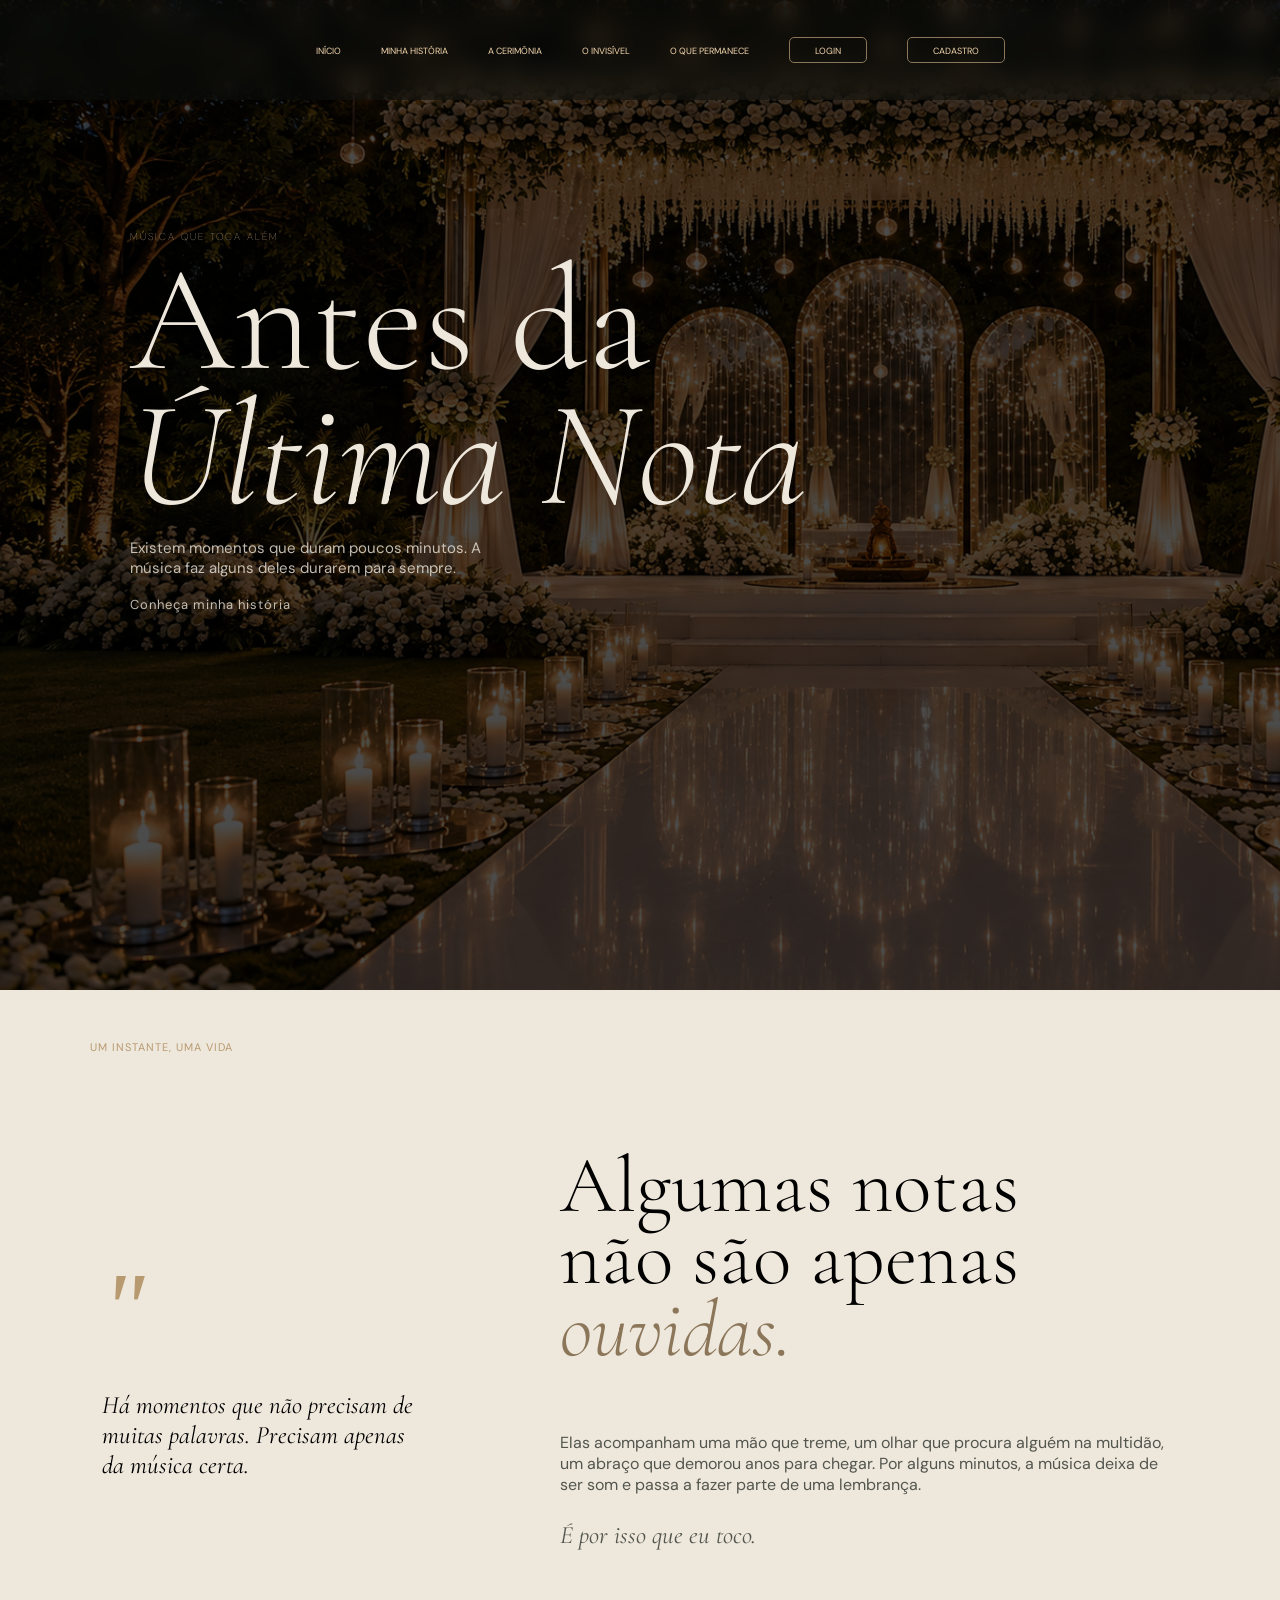
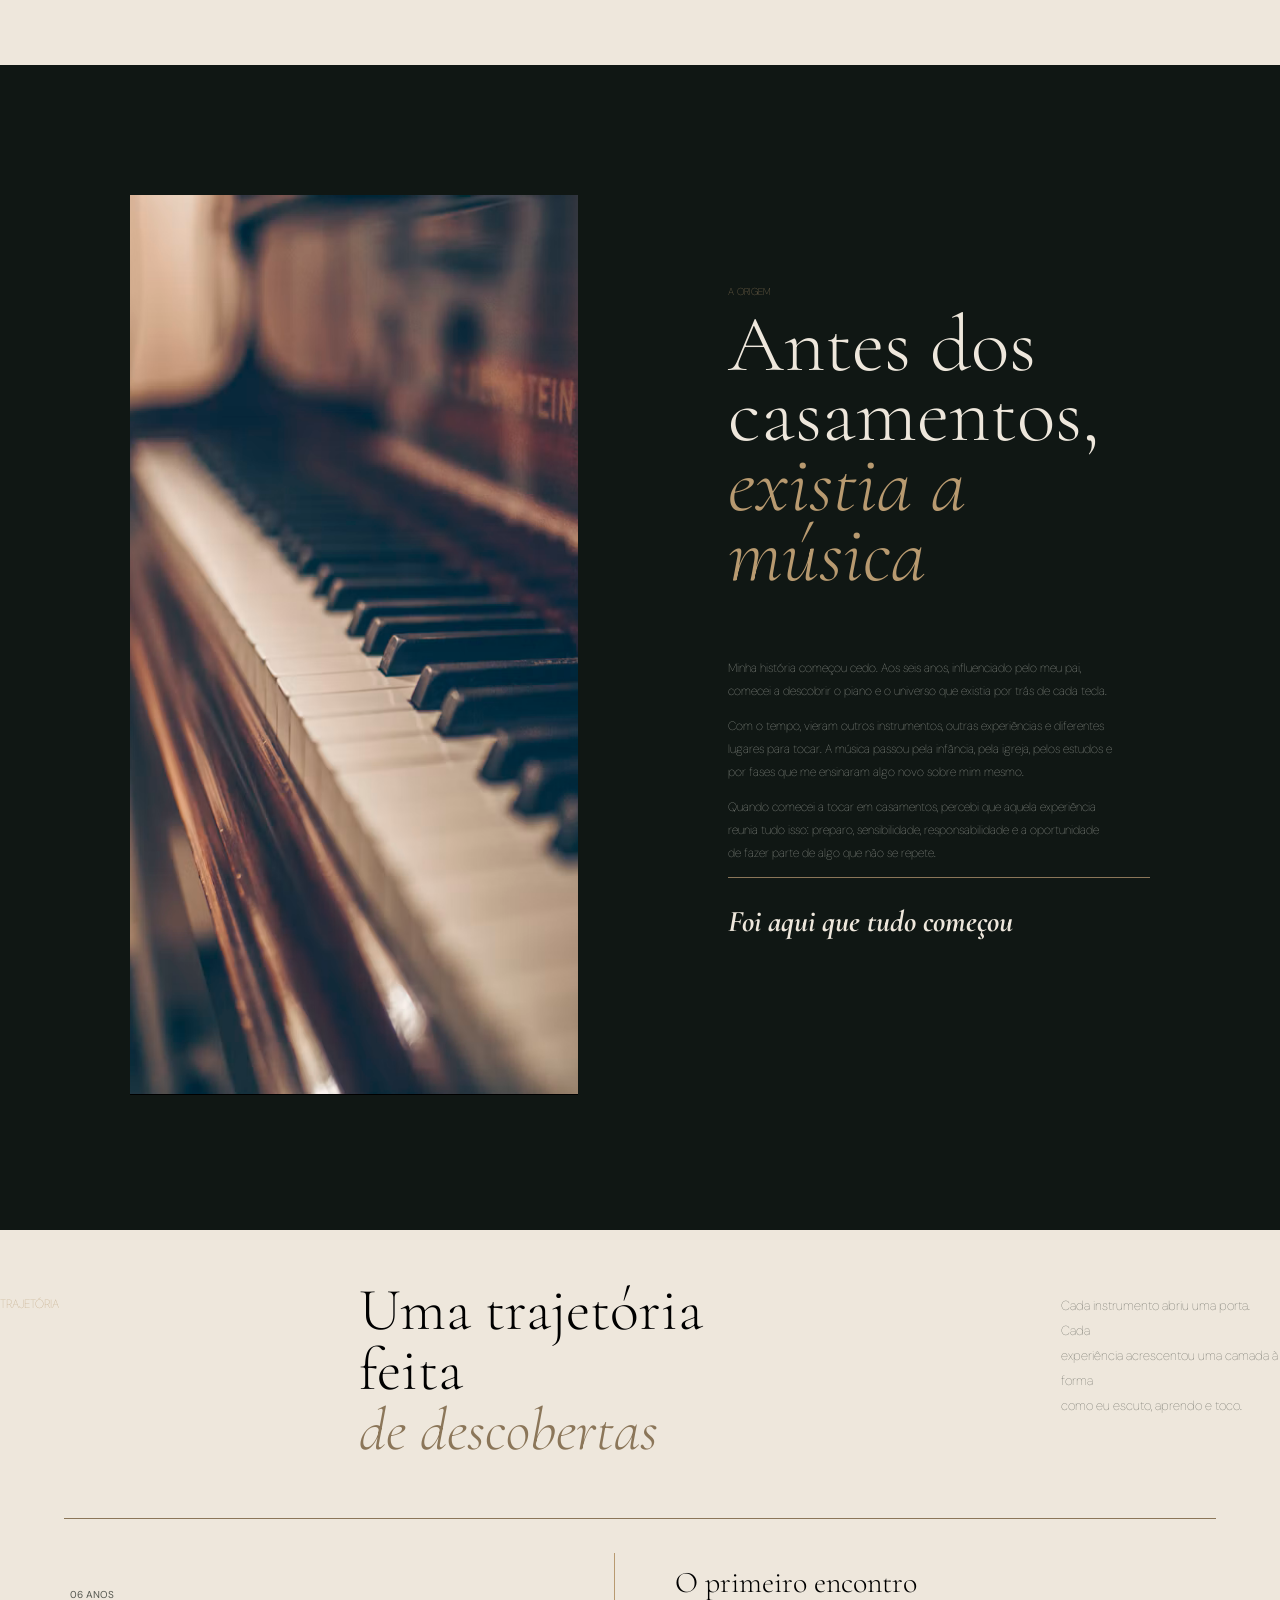
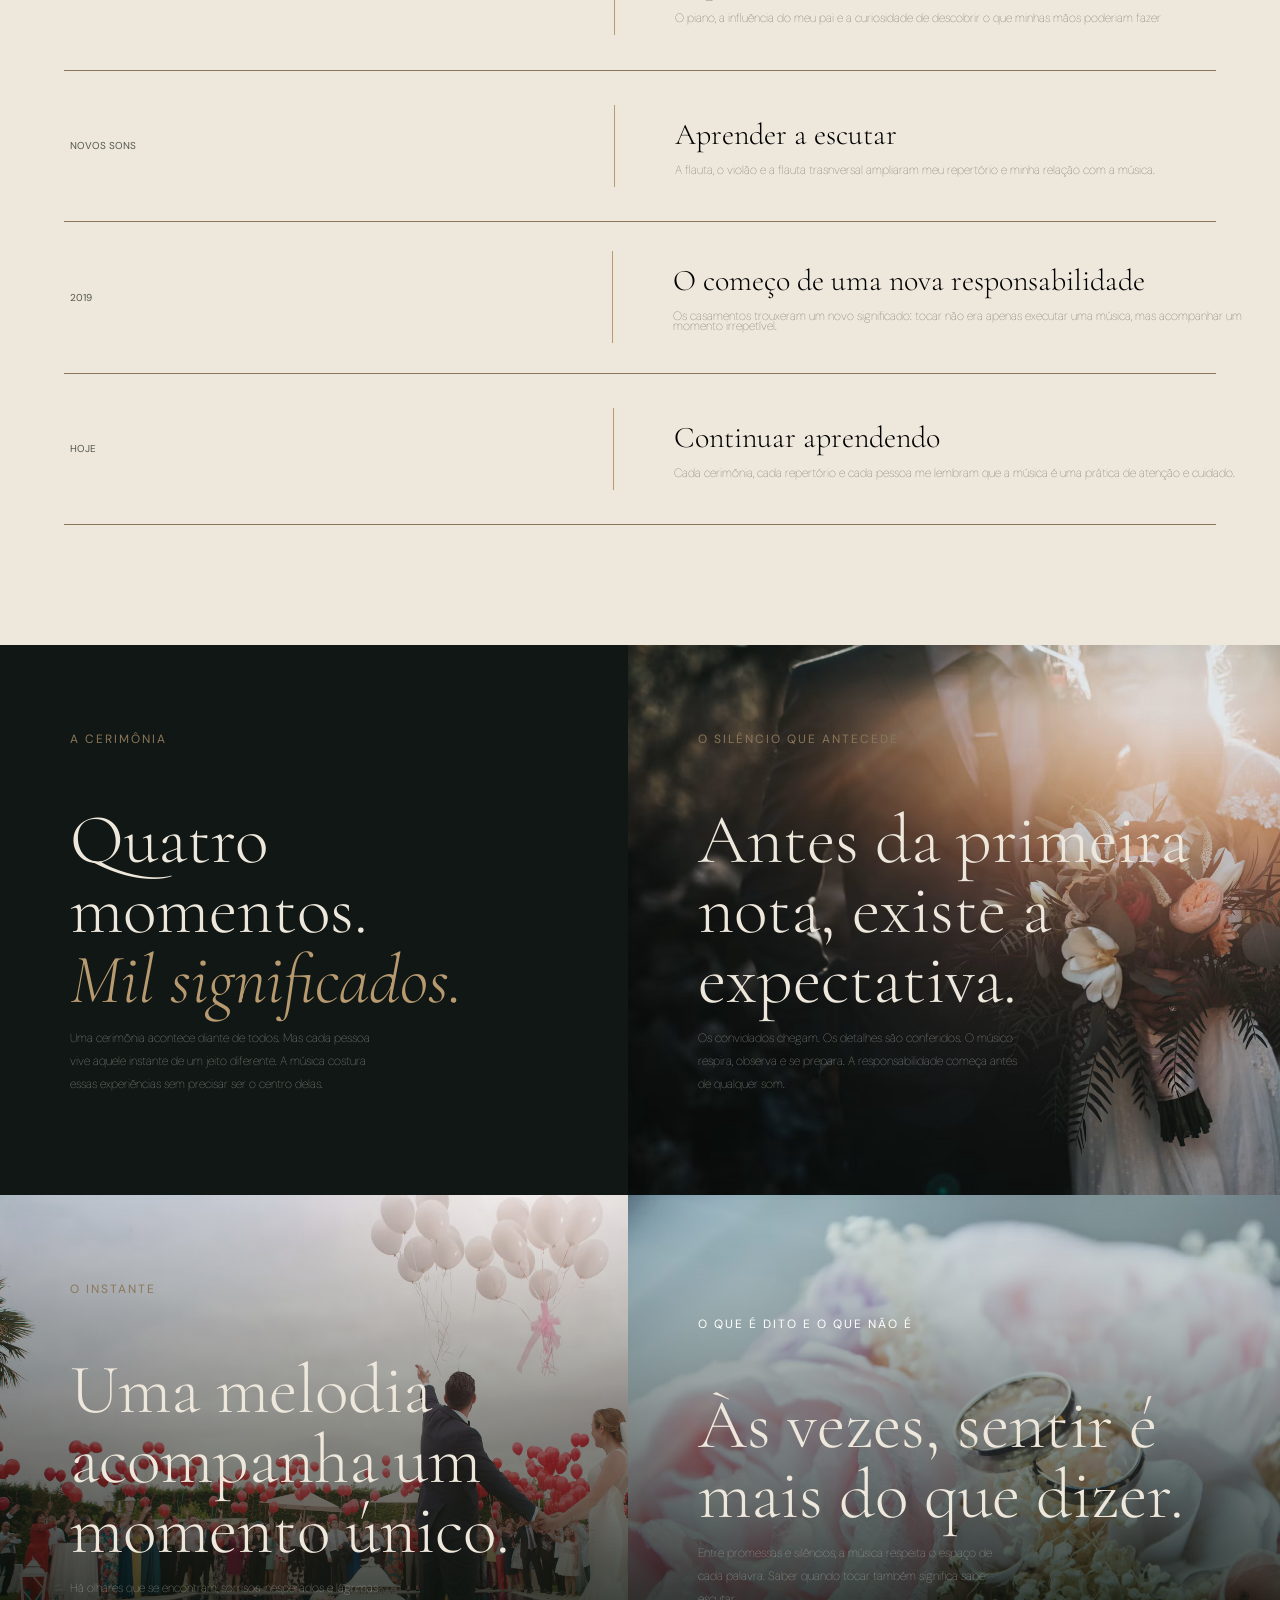
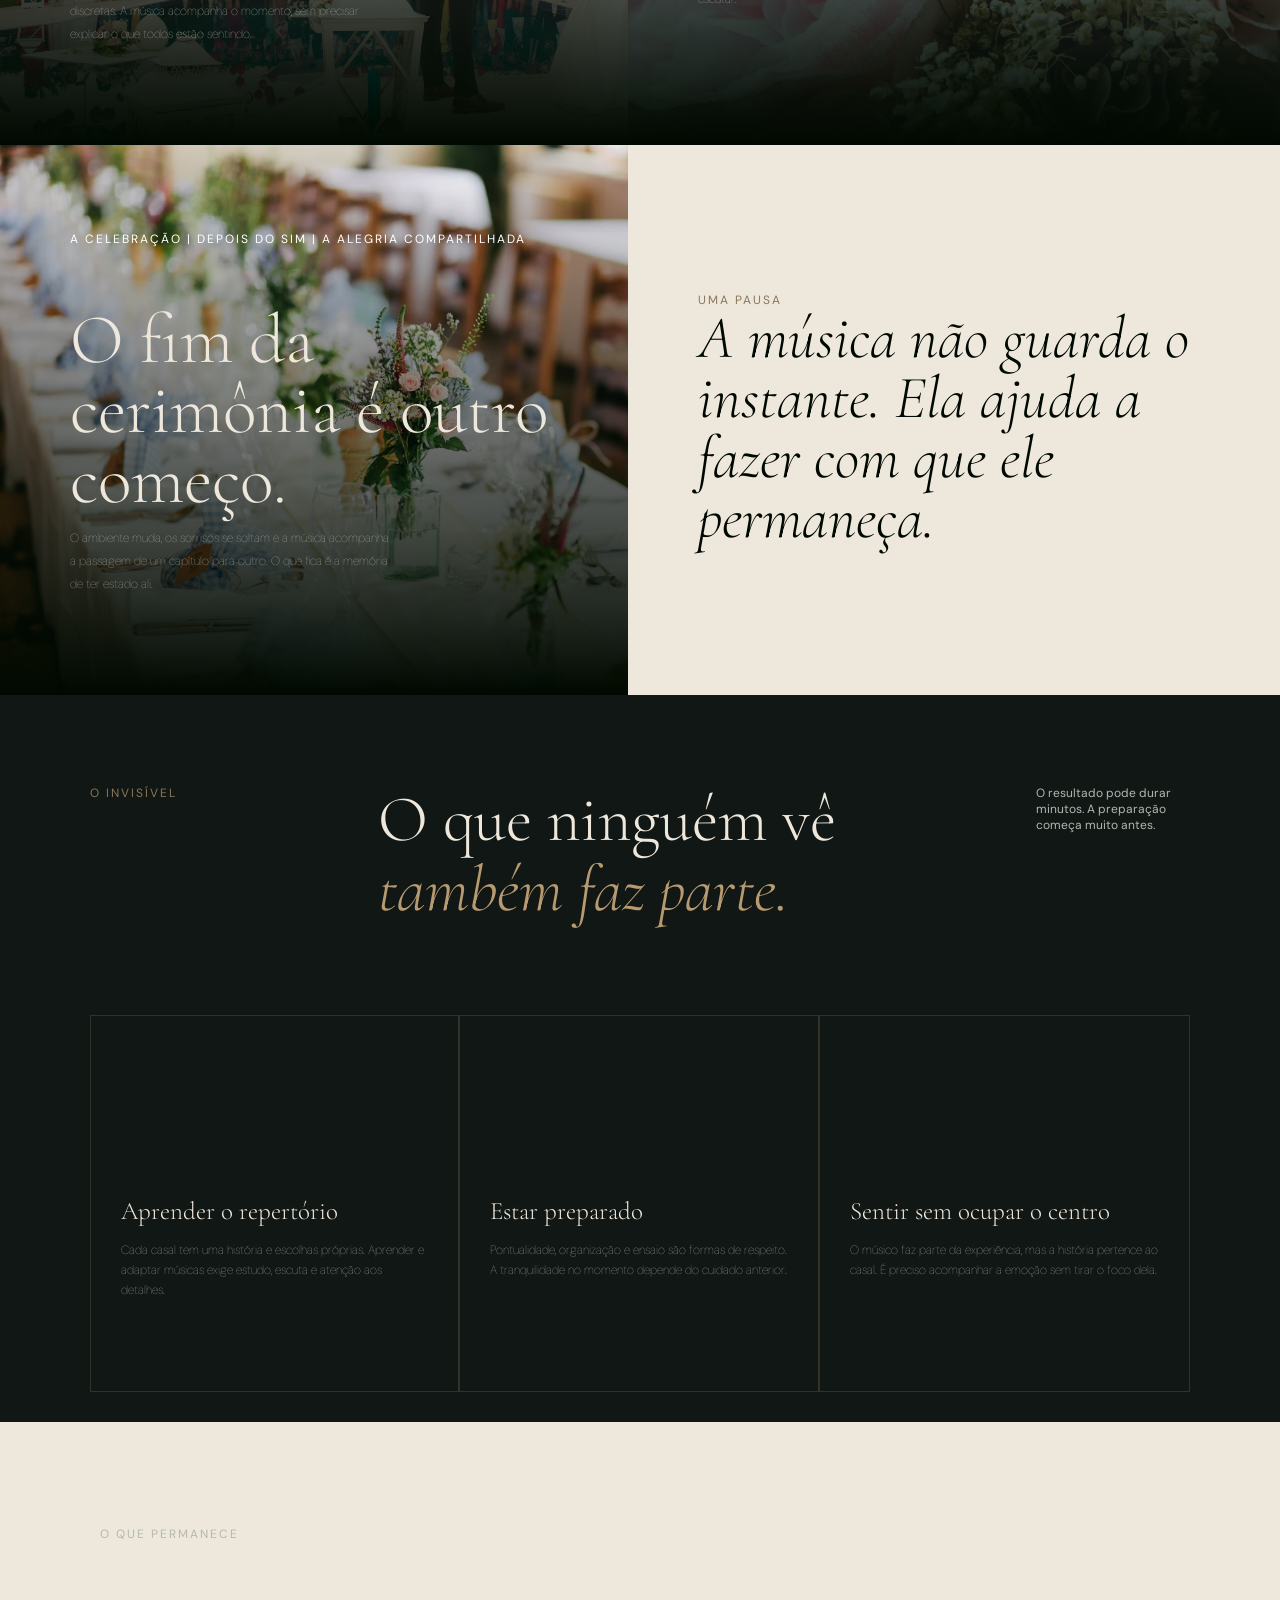
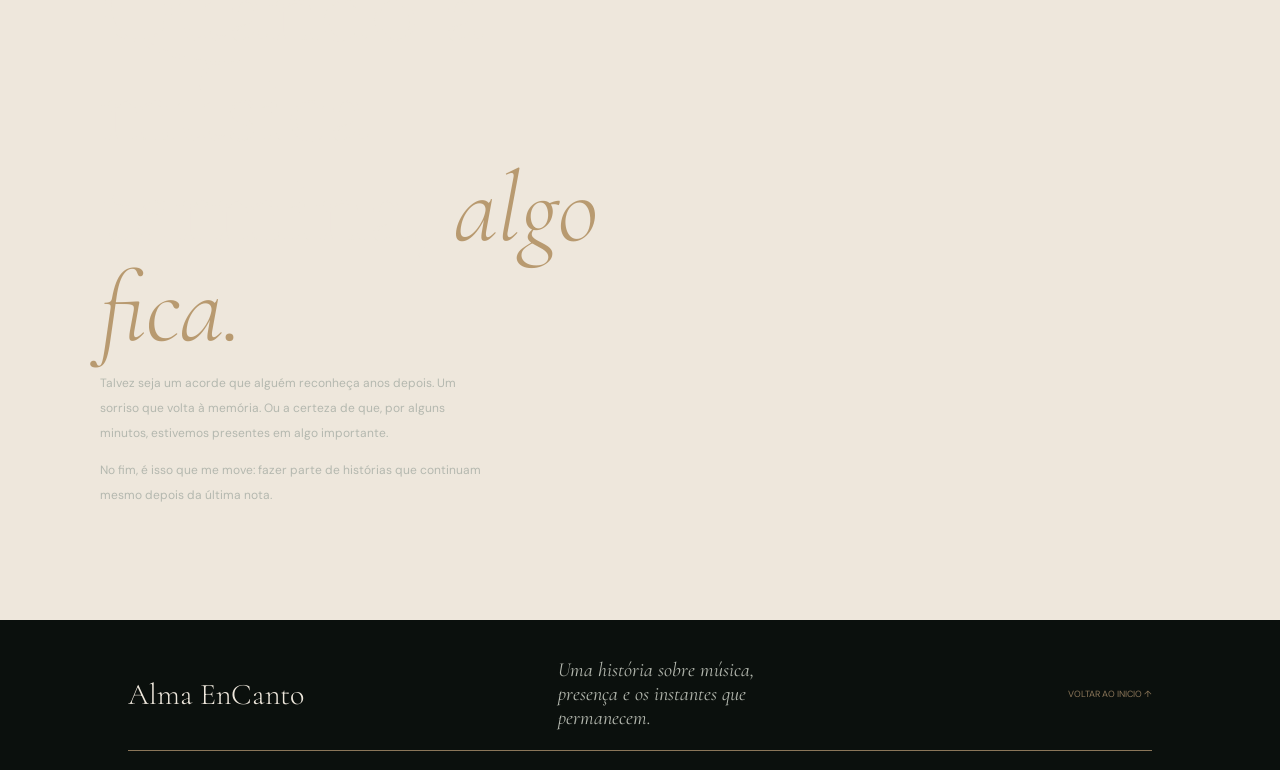
==== API/public/index.html @ 77365c77 "Integração web-data-viz com site institucional" ====
<!DOCTYPE html>
<html lang="en">

<head>
    <meta charset="UTF-8">
    <meta http-equiv="X-UA-Compatible" content="IE=edge">
    <meta name="viewport" content="width=device-width, initial-scale=1.0">

    <title>Alma EnCanto</title>

    <script src="./js/sessao.js"></script>

    <link rel="stylesheet" href="./css/estilo.css">
    <link rel="icon" href="./assets/icon/favicon2.ico">
    <link rel="preconnect" href="https://fonts.gstatic.com">
</head>

<body>
    <div class="banner">
        <div class="header">
            <div class="container">
                <ul class="navbar">
                    <li class="agora">
                        <a href="#">Início</a>
                    </li>
                    <li>
                        <a href="#historia">Minha história</a>
                    </li>
                    <li>
                        <a href="#cerimonia">A cerimônia</a>
                    </li>
                    <li>
                        <a href="#invisivel">O invisível</a>
                    </li>
                    <li>
                        <a href="#final">O que permanece</a>
                    </li>
                    <li class="botoes-acao">
                        <a href="login.html">Login</a>
                    </li>
                    <li class="botoes-acao">
                        <a href="cadastro.html">Cadastro</a>
                    </li>
                </ul>
            </div>
        </div>

        <div class="container-hero" id="inicio">
            <p class="texto-superior">Música que toca além</p>
            <h1>Antes da <br>
                <i>Última Nota</i>
            </h1>
            <p class="descricao">Existem momentos que duram poucos minutos. A música faz alguns deles durarem para
                sempre.</p>
            <a class="historia-link" href="#historia">Conheça minha história</a>
        </div>
    </div>

    <div class="capitulo-1">
        <div class="top">
            <p>Um instante, uma vida</p>
        </div>
        <div class="capitulo1-grid">
            <div class="grid-esquerdo">
                <p class="aspas">"</p>
                <p class="texto-esquerda">Há momentos que não precisam de muitas palavras. Precisam apenas da música
                    certa.
                </p>
            </div>
            <div class="grid-direita">
                <h2>Algumas notas
                    <br>
                    não são apenas
                    <br>
                    <span class="destaque">ouvidas.</span>
                </h2>
                <p texto-direita>Elas acompanham uma mão que treme, um olhar que procura alguém na multidão, um abraço
                    que
                    demorou anos para chegar. Por alguns minutos, a música deixa de ser som e passa a fazer parte de uma
                    lembrança.</p>
                <p class="frase-final">É por isso que eu toco.</p>
            </div>
        </div>
    </div>

    <div class="capitulo-2" id="historia">
        <div class="capitulo2-grid">
            <div class="img-direita">
                <img src="assets/imgs/piano.png" alt="piano">
            </div>
            <div class="texto-historia">
                <div class="historia-topo">
                    <p>A origem</p>
                    <h2>
                        Antes dos casamentos,
                        <br>
                        <i>existia a música</i>
                    </h2>
                </div>
                <div class="corpo-historia">
                    <p>Minha história começou cedo. Aos seis anos, influenciado pelo meu pai, comecei a descobrir o
                        piano e o universo que existia por trás de cada tecla.</p>
                    <p>Com o tempo, vieram outros instrumentos, outras experiências e diferentes lugares para tocar. A
                        música passou pela infância, pela igreja, pelos estudos e por fases que me ensinaram algo novo
                        sobre mim mesmo.</p>
                    <p>Quando comecei a tocar em casamentos, percebi que aquela experiência reunia tudo isso: preparo,
                        sensibilidade, responsabilidade e a oportunidade de fazer parte de algo que não se repete.</p>
                </div>
                <hr>
                <div class="assinatura">
                    <h2>Foi aqui que tudo começou</h2>
                </div>
            </div>
        </div>
    </div>

    <div class="capitulo-3">
        <div class="trajetoria-topo">
            <p class="trajetoria-titulo">Trajetória</p>
            <h2>Uma trajetória feita
                <br>
                <span>de descobertas</span>
            </h2>
            <p>Cada instrumento abriu uma porta. Cada<br>
                experiência acrescentou uma camada à forma<br>
                como eu escuto, aprendo e toco.</p>
        </div>
        <hr class="trajetoria-divisao">
        <div class="trajetoria-corpo">
            <div class="trajetoria-inicio">
                <p class="texto-idade">06 anos</p>
                <div class="trajetoria-bloco-central">
                    <h2>O primeiro encontro</h2>
                    <p>O piano, a influência do meu pai e a curiosidade de descobrir o que minhas mãos poderiam fazer
                    </p>
                </div>
            </div>
            <hr class="trajetoria-divisao">
            <div class="trajetoria-inicio">
                <p class="texto-idade" id="novos_sons">Novos sons</p>
                <div class="trajetoria-bloco-central">
                    <h2>Aprender a escutar</h2>
                    <p>A flauta, o violão e a flauta trasnversal ampliaram meu repertório e minha relação com a música.
                    </p>
                </div>
            </div>
            <hr class="trajetoria-divisao">
            <div class="trajetoria-inicio">
                <p class="texto-idade" id="traj_2019">2019</p>
                <div class="trajetoria-bloco-central">
                    <h2>O começo de uma nova responsabilidade</h2>
                    <p>Os casamentos trouxeram um novo significado: tocar não era apenas executar uma música, mas
                        acompanhar um momento irrepetível.
                    </p>
                </div>
            </div>
            <hr class="trajetoria-divisao">
            <div class="trajetoria-inicio">
                <p class="texto-idade" id="hoje">Hoje</p>
                <div class="trajetoria-bloco-central">
                    <h2>Continuar aprendendo</h2>
                    <p>Cada cerimônia, cada repertório e cada pessoa me lembram que a música é uma prática de atenção e
                        cuidado.
                    </p>
                </div>
            </div>
            <hr class="trajetoria-divisao" id="div_final">
        </div>
    </div>

    <div class="cerimonia" id="cerimonia">

        <div class="cerimonia-intro">
            <span class="titulo-1">A CERIMÔNIA</span>
            <h2 class="titulo-principal">Quatro momentos.<br><em class="destaque-cerimonia">Mil significados.</em></h2>
            <p class="cerimonia-descicao">Uma cerimônia acontece diante de todos. Mas cada pessoa vive aquele instante
                de um jeito diferente. A
                música costura essas experiências sem precisar ser o centro delas.</p>
        </div>

        <div class="cerimonia-1">
            <span class="titulo-1">O SILÊNCIO QUE ANTECEDE</span>
            <h2 class="titulo-principal">Antes da primeira nota, existe a expectativa.</h2>
            <p class="cerimonia-descicao">Os convidados chegam. Os detalhes são conferidos. O músico respira, observa e
                se prepara. A responsabilidade começa antes de qualquer som.</p>
        </div>

        <div class="cerimonia-2">
            <span class="titulo-1">O INSTANTE</span>
            <h2 class="titulo-principal">Uma melodia acompanha um momento único.</h2>
            <p class="cerimonia-descicao">Há olhares que se encontram, sorrisos inesperados e lágrimas discretas. A
                música acompanha o momento, sem precisar explicar o que todos estão sentindo.</p>
        </div>

        <div class="cerimonia-3">
            <span class="titulo-1">O QUE É DITO E O QUE NÃO É</span>
            <h2 class="titulo-principal">Às vezes, sentir é mais do que dizer.</h2>
            <p class="cerimonia-descicao">Entre promessas e silêncios, a música respeita o espaço de cada palavra. Saber
                quando tocar também significa saber escutar.</p>
        </div>

        <div class="cerimonia-4">
            <span class="titulo-1">A CELEBRAÇÃO | DEPOIS DO SIM | A ALEGRIA COMPARTILHADA</span>
            <h2 class="titulo-principal">O fim da cerimônia é outro começo.</h2>
            <p class="cerimonia-descicao">O ambiente muda, os sorrisos se soltam e a música acompanha a passagem de um
                capítulo para outro. O que fica é a memória de ter estado ali.</p>
        </div>

        <div class="cerimonia-5">
            <span class="titulo-1">Uma pausa</span>
            <h2 class="titulo-principal">A música não guarda o instante. Ela ajuda a <br> fazer com que ele permaneça.
            </h2>
        </div>

    </div>

    <div class="capitulo-4" id="invisivel">
        <div class="topo-cap4">
            <p class="titulo-1" id="titulo-cap4">O invisível</p>
            <h1>O que ninguém vê <br><span>também faz parte.</span></h1>
            <p class="cap4-desc">O resultado pode durar minutos. A preparação começa muito antes.</p>
        </div>
        <div class="cards">
            <div class="card-1">
                <h3 class="titulo-card">Aprender o repertório</h3>
                <p>Cada casal tem uma história e escolhas próprias. Aprender e adaptar músicas exige estudo, escuta e
                    atenção aos detalhes.</p>
            </div>

            <div class="card-2">
                <h3 class="titulo-card">Estar preparado</h3>
                <p>Pontualidade, organização e ensaio são formas de respeito. A tranquilidade no momento depende do
                    cuidado anterior.</p>
            </div>
            <div class="card-3">
                <h3 class="titulo-card">Sentir sem ocupar o centro</h3>
                <p>O músico faz parte da experiência, mas a história pertence ao casal. É preciso acompanhar a emoção
                    sem tirar o foco dela.</p>
            </div>
        </div>
    </div>

    <div class="final" id="final">
        <p class="titulo-1">O que permanece</p>
        <h1>Quando a <br>música <br>termina,<span> algo<br> fica.</span></h1>
        <p>Talvez seja um acorde que alguém reconheça anos depois. Um sorriso que volta à memória. Ou a certeza de que,
            por alguns minutos, estivemos presentes em algo importante.</p>
        <p>No fim, é isso que me move: fazer parte de histórias que continuam mesmo depois da última nota.</p>
    </div>


    <div class="footer">
        <div class="container">
            <h1>Alma EnCanto</h1>
            <p>Uma história sobre música, presença e os instantes que permanecem.</p>
            <a href="#inicio">Voltar ao inicio ↑</a>
        </div>
    </div>
</body>

</html>
---- API/public/css/estilo.css ----
@import url('https://fonts.googleapis.com/css2?family=Cormorant+Garamond:wght@300;400;500;600&family=DM+Sans:wght@300;400;500;600&display=swap');
@import url('https://fonts.googleapis.com/css2?family=Montserrat:ital,wght@0,100..900;1,100..900&display=swap');

html {
    scroll-behavior: smooth;
}

body {
    margin: 0;
    padding: 0;
    font-family: "DM Sans", Arial, sans-serif;
    background-color: #EEE7DC;
}

h1 {
    font-family: "Cormorant Garamond", Georgia, serif;
    font-weight: lighter;
}

hr {
    border: none;
    height: 1px;
    background-color: #8b7659;
}

:root {
    --tamanho-header: 80px;
    --tamanho-simulador: calc(100vh - var(--tamanho-header) - var(--tamanho-footer) - 2px);
    --tamanho-login: calc(100vh - var(--tamanho-header) - var(--tamanho-footer) - 2px);
    --tamanho-footer: 65px;
}

.container {
    background-color: none;
    display: flex;
    width: 80%;
    margin: auto;
}

.botoes-acao {
    border: 1px solid #8b7659;
    padding: 5px 25px 5px 25px;
    border-radius: 5px;
}

.header {
    height: 100px;
    background-color: #0b100d7c;
    backdrop-filter: blur(12px);
}

.header .container {
    justify-content: space-between;
    align-items: center;
    height: 100%;
}

.header .container .navbar a {
    color: #f4d7ae;
}

.header a {
    text-decoration: none;
    color: #f4d7ae;
}

.navbar {
    gap: 40px;
    display: flex;
    align-items: center;
    justify-content: center;
    list-style: none;
    color: #f4d7ae;
    font-size: 11px;
}

.titulo {
    color: #f4d7ae;
    width: fit-content;
}

.header h1 {
    font-family: "Cormorant Garamond", Georgia, serif;
    margin: 0;

}

/* BANNER */

.banner {
    height: 110vh;
    color: white;
    background-image: linear-gradient(rgba(0, 0, 0, 0.7), rgba(0, 0, 0, 0.7)), url('../assets/imgs/bg-hero.png');
    background-size: cover;
    background-color: black;
}

.banner .container {
    justify-content: center;
    align-items: center;
    height: 100%;
}

.banner .container p {
    width: 50%;
    margin: 0;
    padding: 0;
    font-size: 36px;
}

.banner .container span {
    font-weight: 800;
}

.texto-superior {
    text-transform: uppercase;
    font-weight: lighter;
    font-size: 10px;
    letter-spacing: 2px;
    color: #f4d7ae;
    margin-top: 80px;
}

.container-hero {
    padding: 50px;
    padding-left: 130px;
}

.container-hero h1 {
    font-family: "Cormorant Garamond", Georgia, serif;
    font-weight: lighter;
    font-size: 150px;
    margin: 0px;
    line-height: 0.9;
    color: #EEE7DC;
}

.descricao {
    color: #EEE7DCCC;
    font-size: 15px;
    width: 400px;
}

.historia-link {
    text-decoration: none;
    font-size: 13px;
    color: #EEE7DCCC;
    letter-spacing: 1px;
}

.historia-link:hover {
    color: #f4d7ae;
    text-decoration: underline;
    text-underline-offset: 8px;
}

/*CAPITULO 1*/

.capitulo-1 {
    background-color: #EEE7DC;
    margin-top: 0px;
}

.capitulo-1 .top p {
    color: #B89A70;
    letter-spacing: 1px;
    font-size: 11px;
    text-transform: uppercase;
    margin-left: 90px;
    margin-top: 50px;
}

.aspas {
    font-family: Georgia, 'Times New Roman', Times, serif;
    font-size: 100px;
    margin-bottom: 0px;
    color: #B89A70;
    font-style: italic;
}

.texto-esquerda {
    font-family: "Cormorant Garamond", Georgia, serif;
    font-size: 25px;
    font-style: italic;
}

.capitulo1-grid {
    display: grid;
    grid-template-columns: .8fr 1.5fr;
    gap: 10vw;
    padding: 85px 8vw 90px;
}

.manifesto-aside {
    align-self: end;
    max-width: 260px;
    padding-bottom: 20px;
}

.grid-direita h2 {
    font-family: "Cormorant Garamond", Georgia, serif;
    line-height: 0.9;
    font-weight: lighter;
    font-size: 80px;
    margin-top: 0px;
}

.grid-direita p {
    color: #53564e;
}

.grid-direita .destaque {
    font-style: italic;
    color: #8b7659;
}

.frase-final {
    font-family: "Cormorant Garamond", Georgia, serif;
    font-size: 25px;
    color: #6c755f;
    font-style: italic;
}

/*CAPÍTULO 2*/
.capitulo-2 {
    background-color: #101714;
    padding: 130px;
}

.capitulo2-grid {
    display: grid;
    grid-template-columns: .92fr 1.08fr;
    gap: 150px;
}

.img-direita img {
    height: 100vh;
    width: 35vw;
    margin-top: 0px;
}

.historia-topo p {
    color: #B89A70;
    text-transform: uppercase;
    margin-top: 90px;
    font-weight: lighter;
    font-size: 10px;
}

.historia-topo h2 {
    color: #EEE7DC;
    font-family: "Cormorant Garamond", Georgia, serif;
    font-weight: lighter;
    font-size: 80px;
    line-height: 70px;
    margin-top: 12px;
}

.historia-topo i {
    color: #B89A70;
}

.corpo-historia p {
    color: #b9bcb4;
    font-weight: lighter;
    font-size: 12px;
    width: 30vw;
    line-height: 23px;
}

.assinatura {
    font-family: "Cormorant Garamond", Georgia, serif;
    font-weight: lighter;
    color: #EEE7DC;
    font-style: italic;
    font-size: 20px;
}


/*CAPÍTULO 3*/
.trajetoria-topo {
    display: flex;
    gap: 300px;
    justify-content: center;
    padding-top: 50px;
}

.trajetoria-topo .trajetoria-titulo {
    color: #B89A70;
    text-transform: uppercase;
    font-size: 12px;
}

.trajetoria-topo h2 {
    font-family: "Cormorant Garamond", Georgia, serif;
    font-weight: lighter;
    font-size: 60px;
    margin-top: 0px;
    line-height: 60px;
}

.trajetoria-topo span {
    color: #8b7659;
    font-style: italic;
}

.trajetoria-topo p {
    color: #53564e;
    font-size: 13px;
    font-weight: lighter;
    line-height: 25px;
}

.trajetoria-inicio {
    display: flex;
    padding-left: 50px;
    gap: 500px;
    align-items: center;
    height: 15vh;
}

.texto-idade {
    text-transform: uppercase;
    font-size: 10px;
    color: #53564e;
    margin-left: 20px;
    align-items: center;
}

#novos_sons {
    margin-right: -22px;
}

#traj_2019 {
    margin-right: 20px;
}

#hoje {
    margin-right: 17px;
}

.trajetoria-divisao {
    width: 90vw;
    height: 0.5px;
    background-color: #8b7659;
}

.trajetoria-bloco-central {
    line-height: 10px;
    border-left: 1px solid #B89A70;
    padding-left: 60px;
}

.trajetoria-bloco-central h2 {
    font-family: "Cormorant Garamond", Georgia, serif;
    font-weight: lighter;
    font-size: 30px
}

.trajetoria-bloco-central p {
    color: #53564e;
    font-size: 12px;
    font-weight: lighter;
}

#div_final {
    margin-bottom: 120px;
}


/*CERIMONIA*/
.cerimonia {
    display: grid;
    grid-template-columns: 1fr 1fr;
    background: var(--dark);
}

.cerimonia-intro {
    height: 550px;
    display: flex;
    flex-direction: column;
    justify-content: center;
    background-color: #101714;
    padding: 70px;
    box-sizing: border-box;
}

.cerimonia-1 {
    height: 550px;
    display: flex;
    flex-direction: column;
    justify-content: center;
    background-image: url(../assets/imgs/cerimonia-1.avif);
    background-size: cover;
    padding: 70px;
    box-sizing: border-box;
}

.cerimonia-2 {
    height: 550px;
    display: flex;
    flex-direction: column;
    justify-content: center;
    background-image: linear-gradient(360deg, #000901, #00000000),
        url(../assets/imgs/cerimonia-2.avif);
    background-size: cover;
    padding: 70px;
    box-sizing: border-box;
}

.cerimonia-3 {
    height: 550px;
    display: flex;
    flex-direction: column;
    justify-content: center;
    background-image: linear-gradient(360deg, #000901, #00000000),
        url(../assets/imgs/cerimonia-3.avif);
    background-size: cover;
    padding: 70px;
    box-sizing: border-box;
}

.cerimonia-3 .titulo-1,
.cerimonia-4 .titulo-1 {
    color: #ffffff;
}

.cerimonia-4 {
    height: 550px;
    display: flex;
    flex-direction: column;
    justify-content: center;
    background-image: linear-gradient(360deg, #000901, #00000000),
        url(../assets/imgs/cerimonia-4.avif);
    background-size: cover;
    padding: 70px;
    box-sizing: border-box;
}

.cerimonia-5 {
    height: 550px;
    display: flex;
    flex-direction: column;
    justify-content: center;
    padding: 70px;
    box-sizing: border-box;
}

.cerimonia-5 .titulo-principal {
    color: #000901;
    font-style: italic;
    font-size: 60px;
    width: 40vw;
    margin-top: 0px;
    line-height: 60px;
}


.titulo-1 {
    text-transform: uppercase;
    font-size: 12px;
    color: #8b7659;
    letter-spacing: 2px;
}

.titulo-principal {
    font-family: "Cormorant Garamond", Georgia, serif;
    font-weight: lighter;
    line-height: 70px;
    font-size: 70px;
    color: #EEE7DC;
    margin-bottom: 0px;
}

.destaque-cerimonia {
    color: #B89A70;
}

.cerimonia-descicao {
    color: #b4b8af;
    font-weight: lighter;
    font-size: 12px;
    width: 25vw;
    line-height: 23px;
}

/*CAPÍTULO-4*/

.capitulo-4 {
    background-color: #101714;
}

.topo-cap4 {
    padding: 90px;
    display: flex;
    justify-content: space-between;
    height: fit-content;
}

.capitulo-4 h1 {
    font-family: "Cormorant Garamond", Georgia, serif;
    font-weight: lighter;
    color: #EEE7DC;
    font-size: 65px;
    line-height: 70px;
    margin: 0px;
}

.capitulo-4 span {
    font-style: italic;
    color: #B89A70;
}

.capitulo-4 p {
    margin: 0px;
}

.cap4-desc {
    color: #b4b8af;
    font-size: 12px;
    width: 12vw;
}

.cards {
    display: flex;
    padding: 0px 90px 30px 90px;
}

.card-1,
.card-2,
.card-3 {
    border: 0.5px solid #8b76594a;
    padding: 30px;
    height: 100px;
    width: auto;
    height: 35vh;
}

.card-1:hover,
.card-2:hover,
.card-3:hover {
    background-color: #8677643e;
}

.titulo-card {
    color: #EEE7DC;
    font-family: "Cormorant Garamond", Georgia, serif;
    font-weight: lighter;
    font-size: 25px;
    margin-bottom: 14px;
}

.cards p {
    color: #b4b8af;
    font-size: 12px;
    line-height: 20px;
    font-weight: lighter;
}

.titulo-card {
    margin-top: 150px;
}

/*FINAL*/

.final {
    background-image: linear-gradient(90deg, #000000b9),
        url(../assets/imgs/final.png);
    background-size: cover;
    margin: 0px;
    padding: 100px;
}

.final .titulo-1 {
    margin-top: 0px;
}

.final h1 {
    font-size: 100px;
    line-height: 100px;
    margin: 0px;
    color: #EEE7DC;
}

.final span {
    color: #B89A70;
    font-style: italic;
}

.final p {
    color: #b4b8af;
    font-size: 12px;
    width: 30vw;
    line-height: 25px;
}

/* FOOTER */

.footer {
    background-color: #0b100d;
    height: 150px;
    color: #fff;
    display: flex;
    font-size: 15px;
}

.container a {
    text-decoration: none;
    color: #8b7659;
    text-transform: uppercase;
    font-size: 9px;
}

.footer .container {
    justify-content: space-between;
    align-items: center;
    text-align: center;
    border-bottom: 1px solid #8b7659;
}

.footer .container h1 {
    color: #EEE7DC;
}

.footer .container p {
    font-family: "Cormorant Garamond", Georgia, serif;
    color: #b4b8af;
    font-style: italic;
    font-size: 20px;
    width: 20vw;
    text-align: left;

}

.footer .container .version {
    font-size: 12px;
}
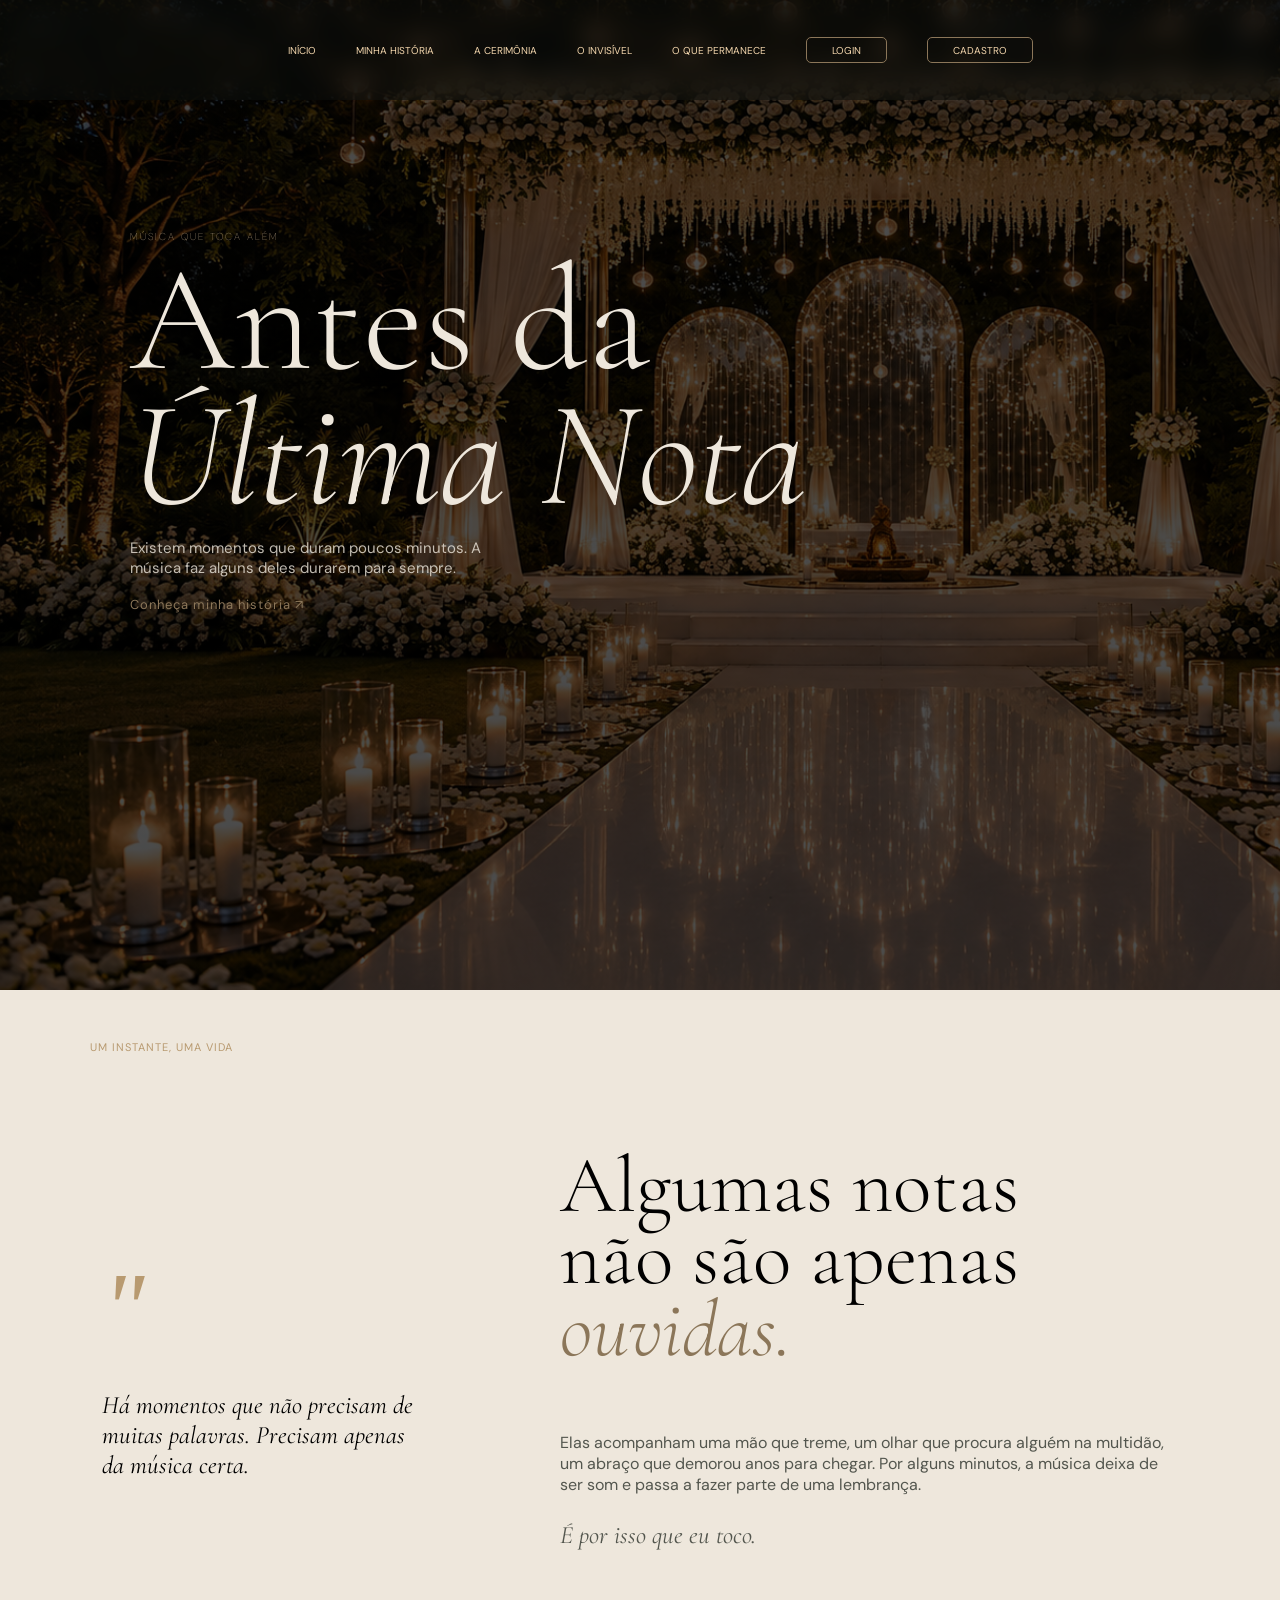
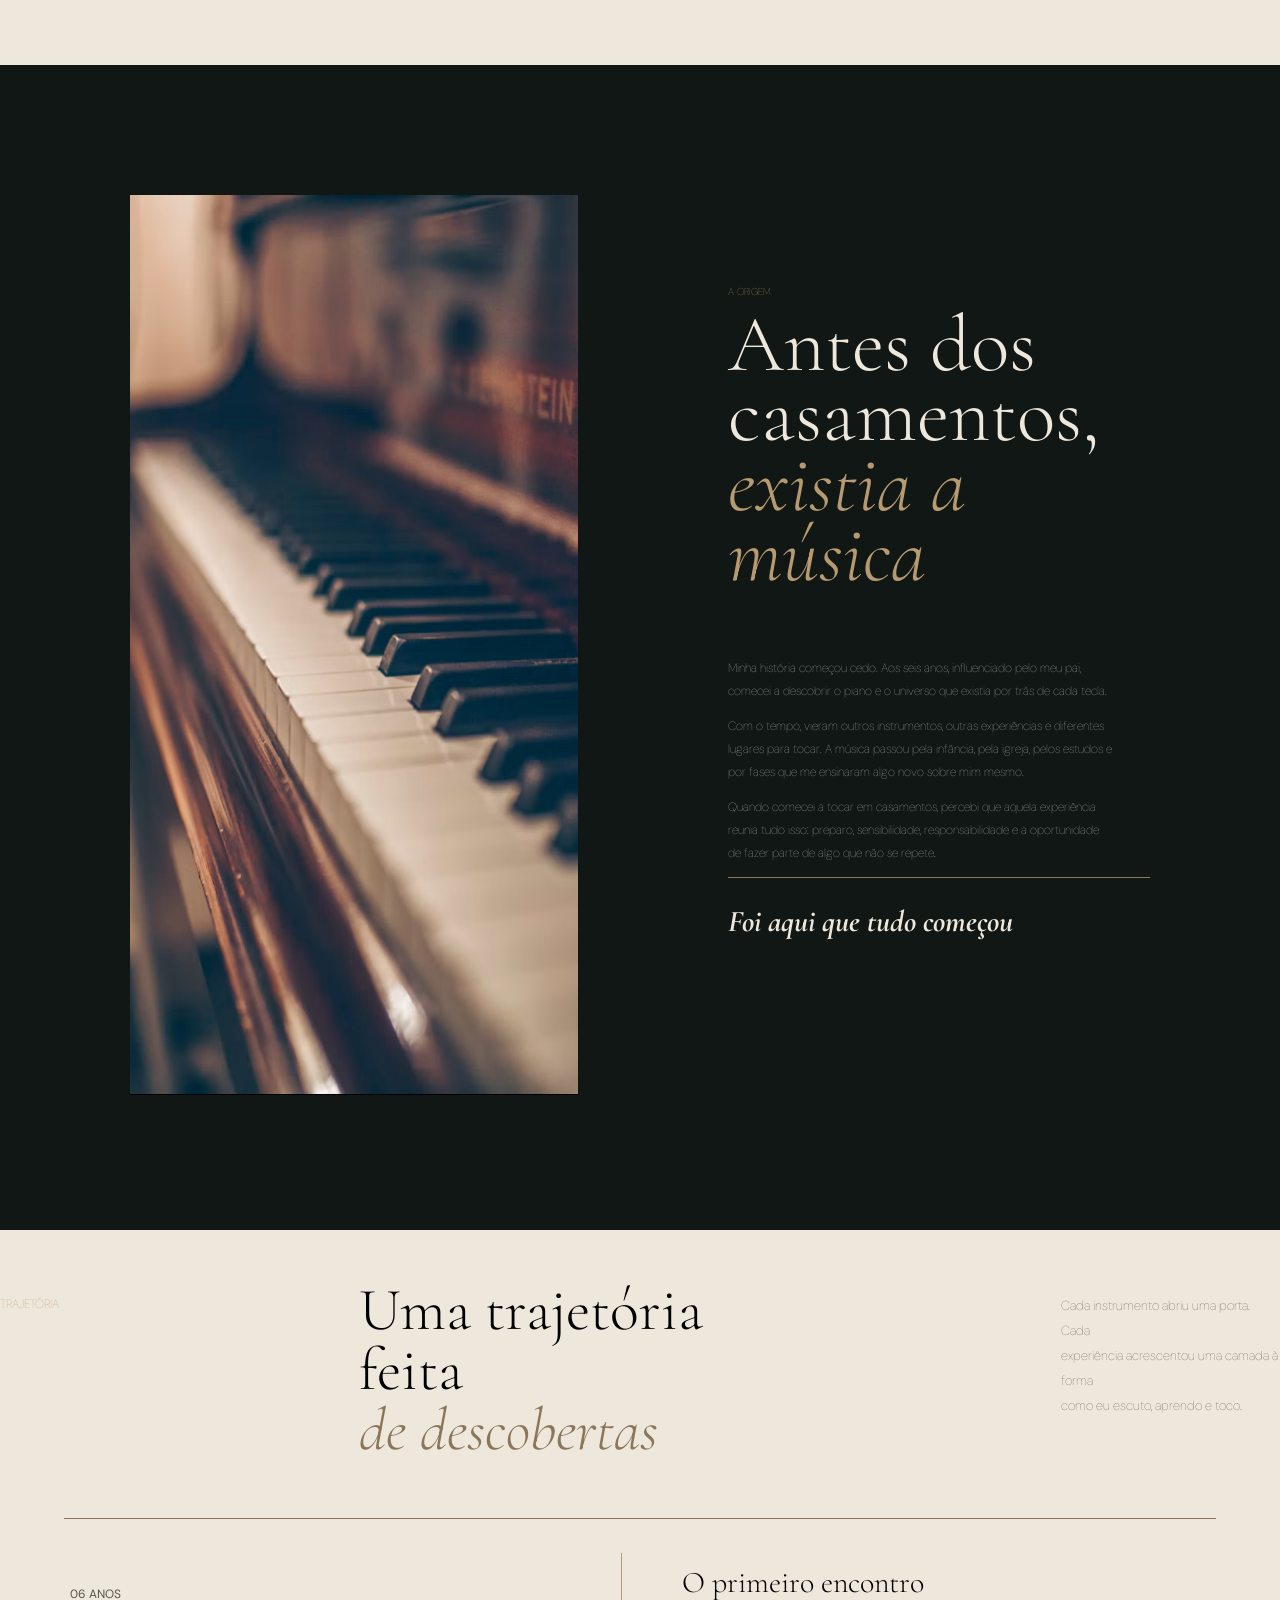
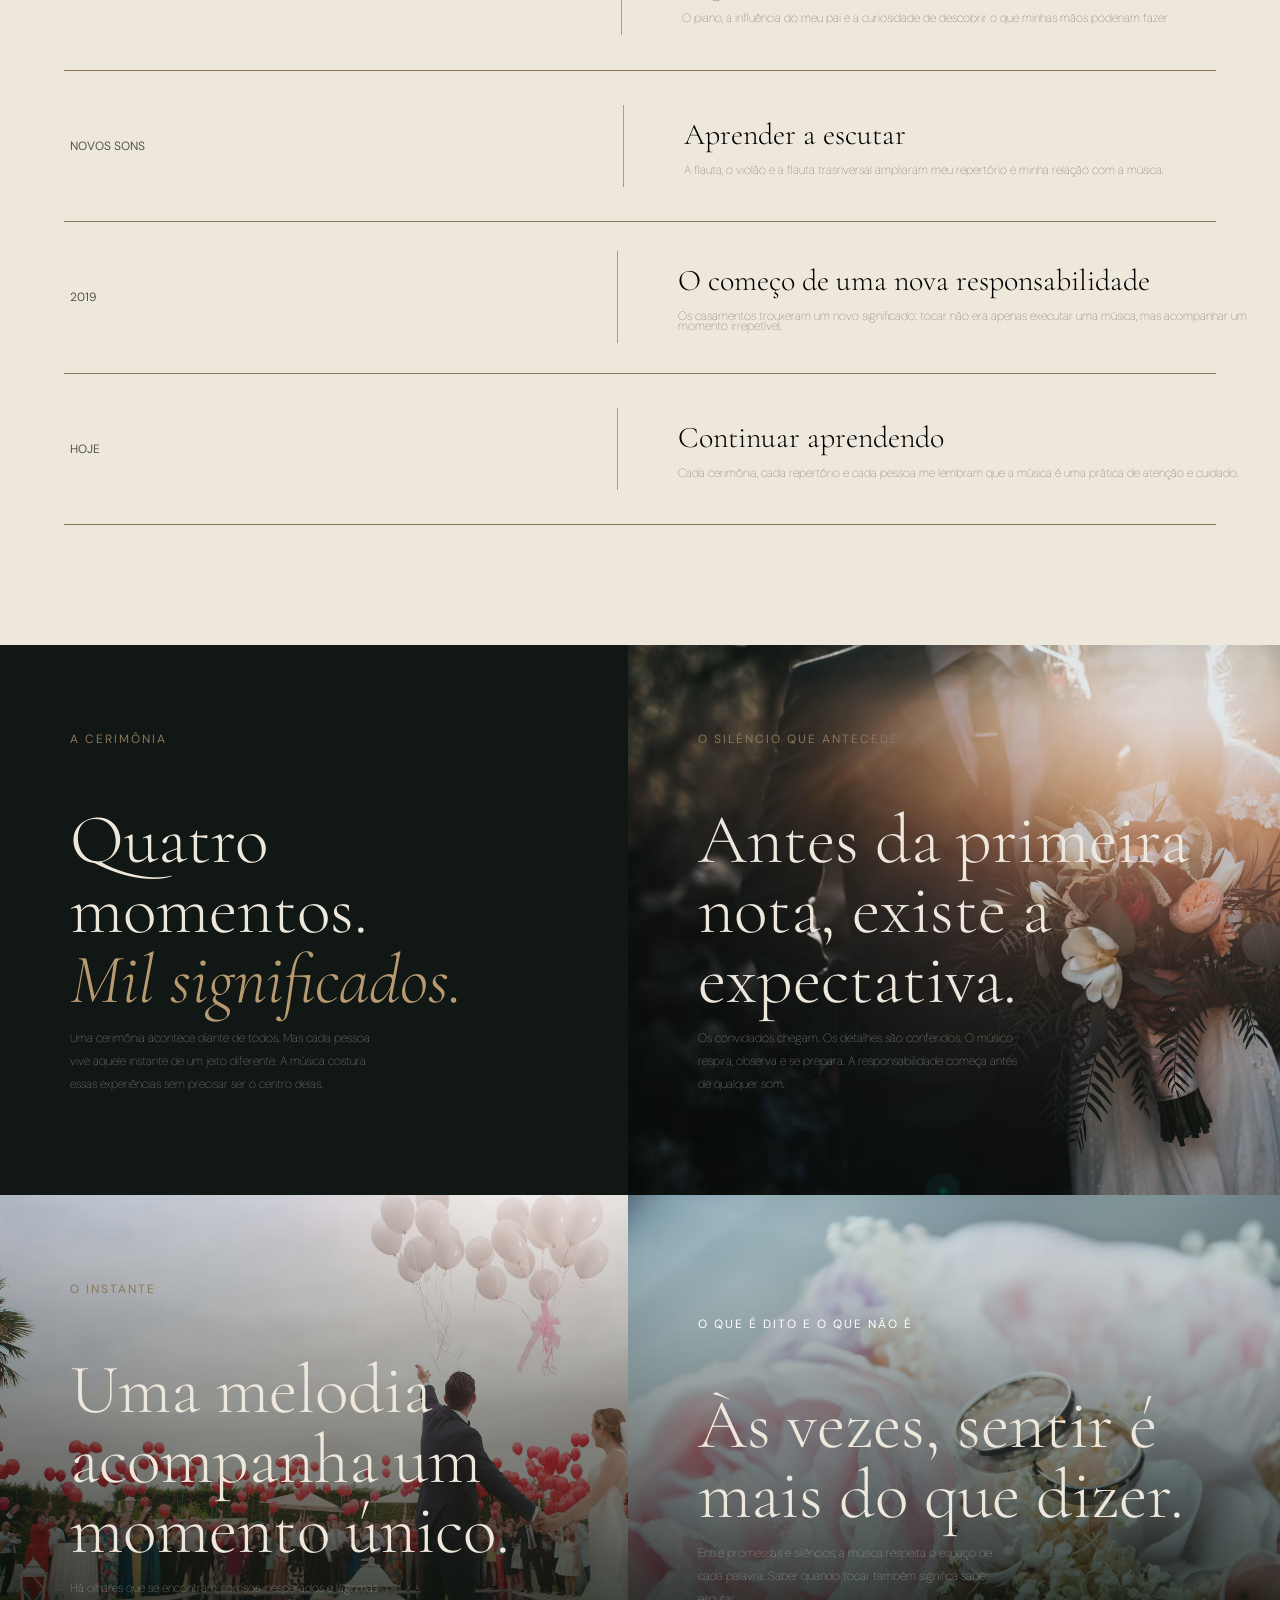
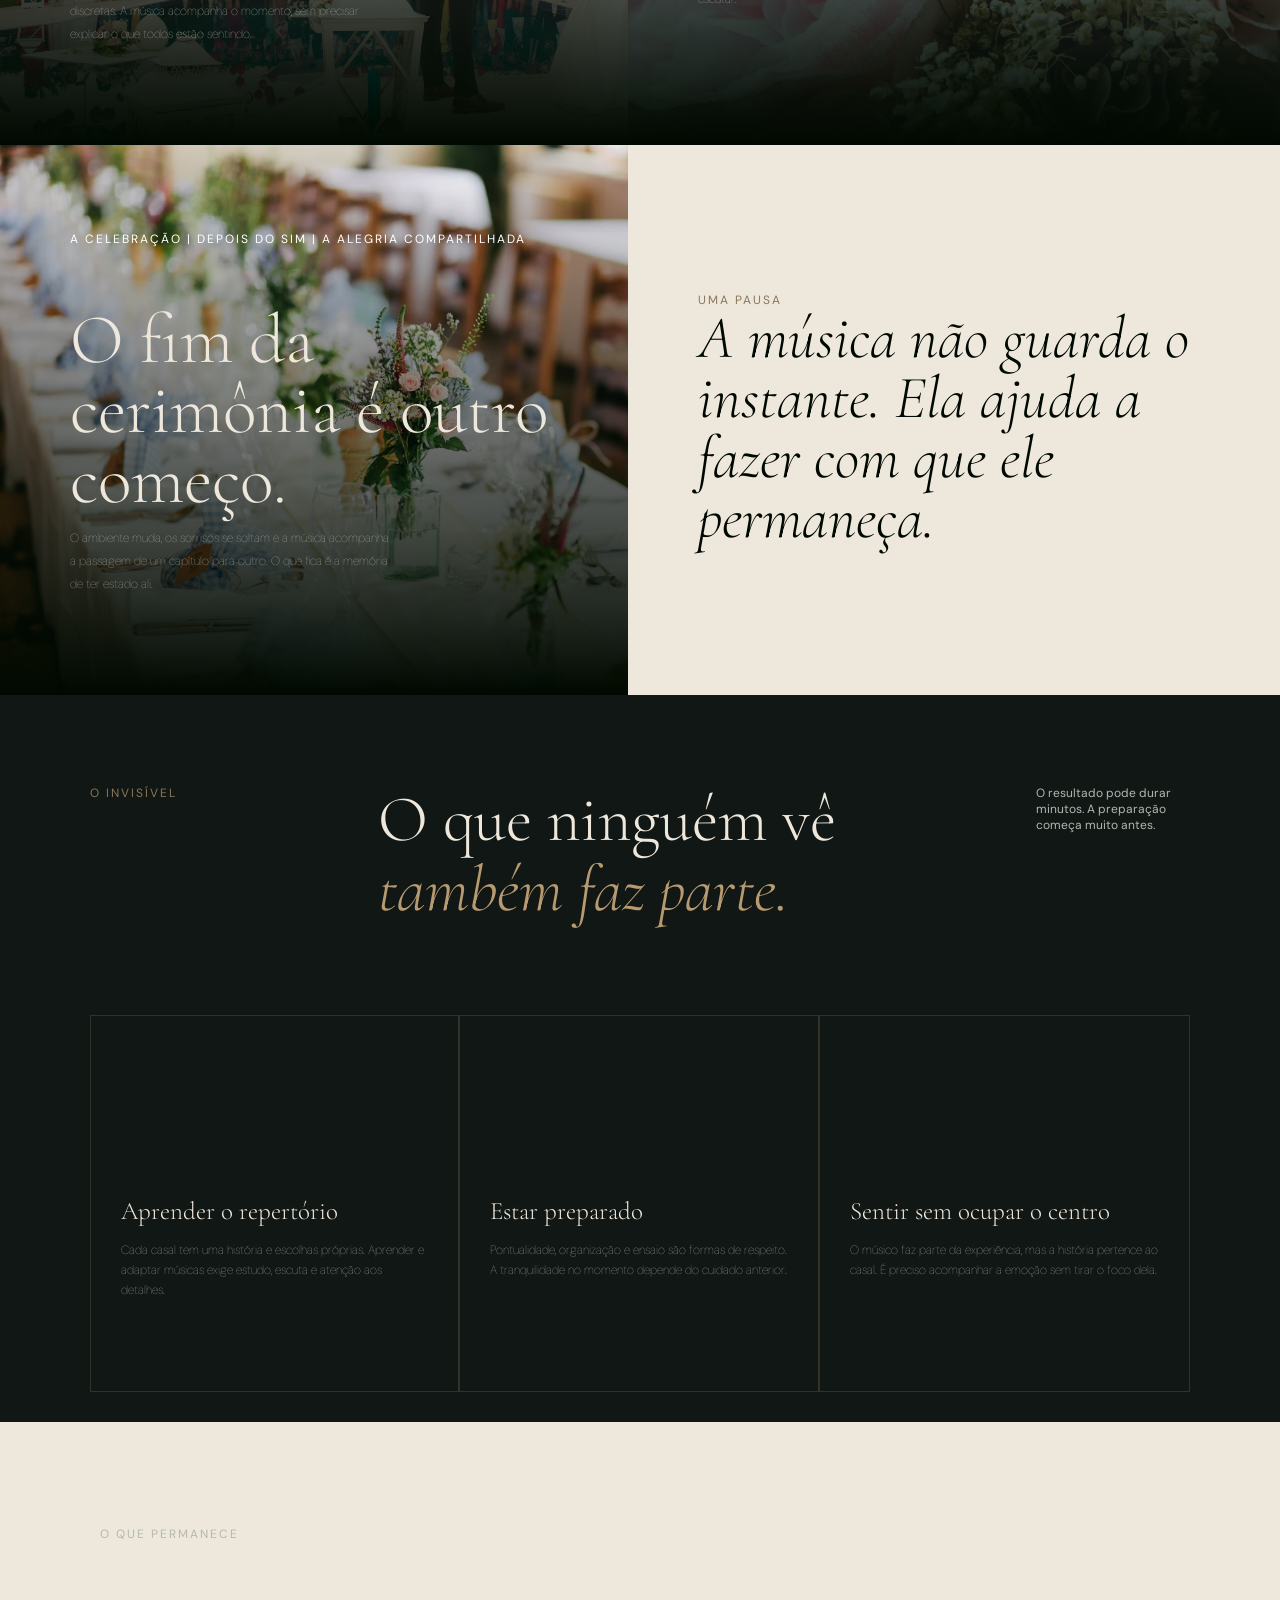
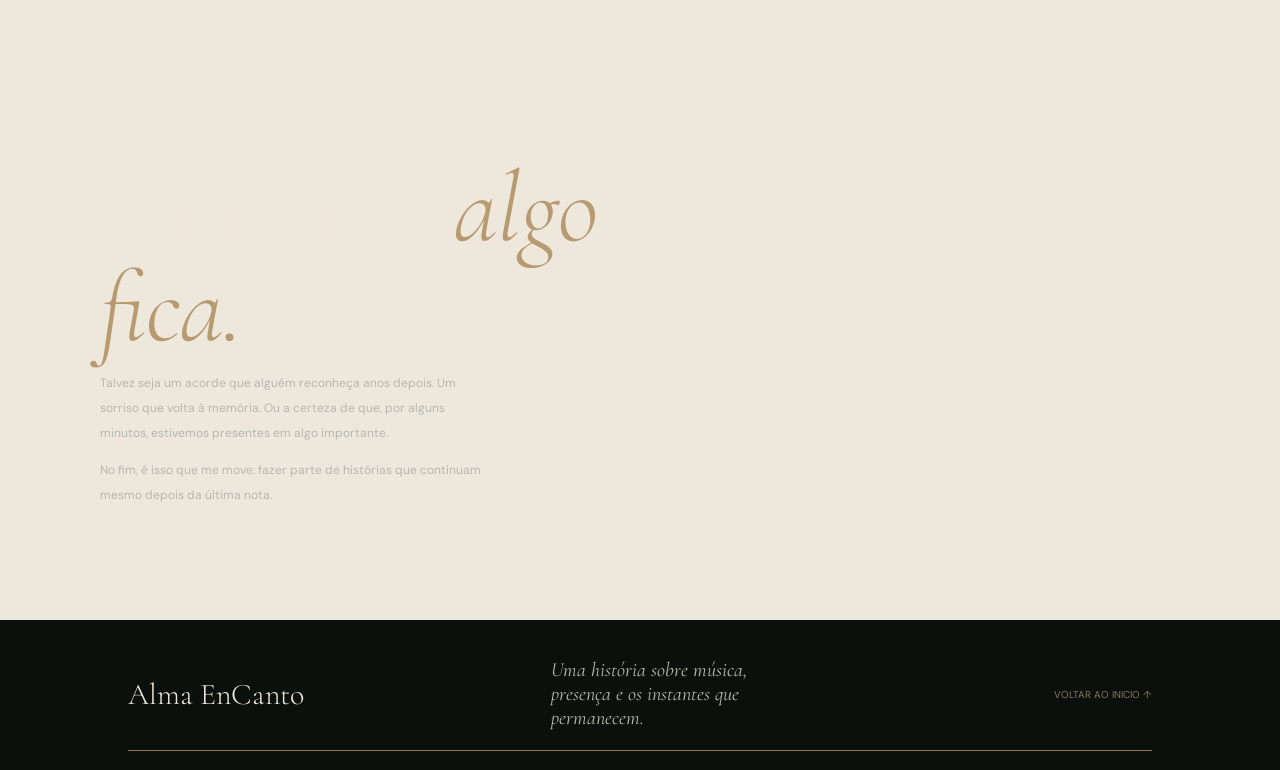
==== commit ba7040f1: "Integração Banco de Dados na VM" ====
--- a/API/public/index.html
+++ b/API/public/index.html
@@ -11,7 +11,7 @@
     <script src="./js/sessao.js"></script>
 
     <link rel="stylesheet" href="./css/estilo.css">
-    <link rel="icon" href="./assets/icon/favicon2.ico">
+    <link rel="icon" href="./assets/imgs/favicon-16x16.png">
     <link rel="preconnect" href="https://fonts.gstatic.com">
 </head>
 
@@ -52,7 +52,7 @@
             </h1>
             <p class="descricao">Existem momentos que duram poucos minutos. A música faz alguns deles durarem para
                 sempre.</p>
-            <a class="historia-link" href="#historia">Conheça minha história</a>
+            <a class="historia-link" href="#historia">Conheça minha história ↗</a>
         </div>
     </div>
 
--- a/API/public/css/estilo.css
+++ b/API/public/css/estilo.css
@@ -144,7 +144,7 @@
 .historia-link {
     text-decoration: none;
     font-size: 13px;
-    color: #EEE7DCCC;
+    color: #8b7659;
     letter-spacing: 1px;
 }
 
@@ -321,7 +321,7 @@
 
 .texto-idade {
     text-transform: uppercase;
-    font-size: 10px;
+    font-size: 12px;
     color: #53564e;
     margin-left: 20px;
     align-items: center;
@@ -608,7 +608,7 @@
     text-decoration: none;
     color: #8b7659;
     text-transform: uppercase;
-    font-size: 9px;
+    font-size: 10px;
 }
 
 .footer .container {
